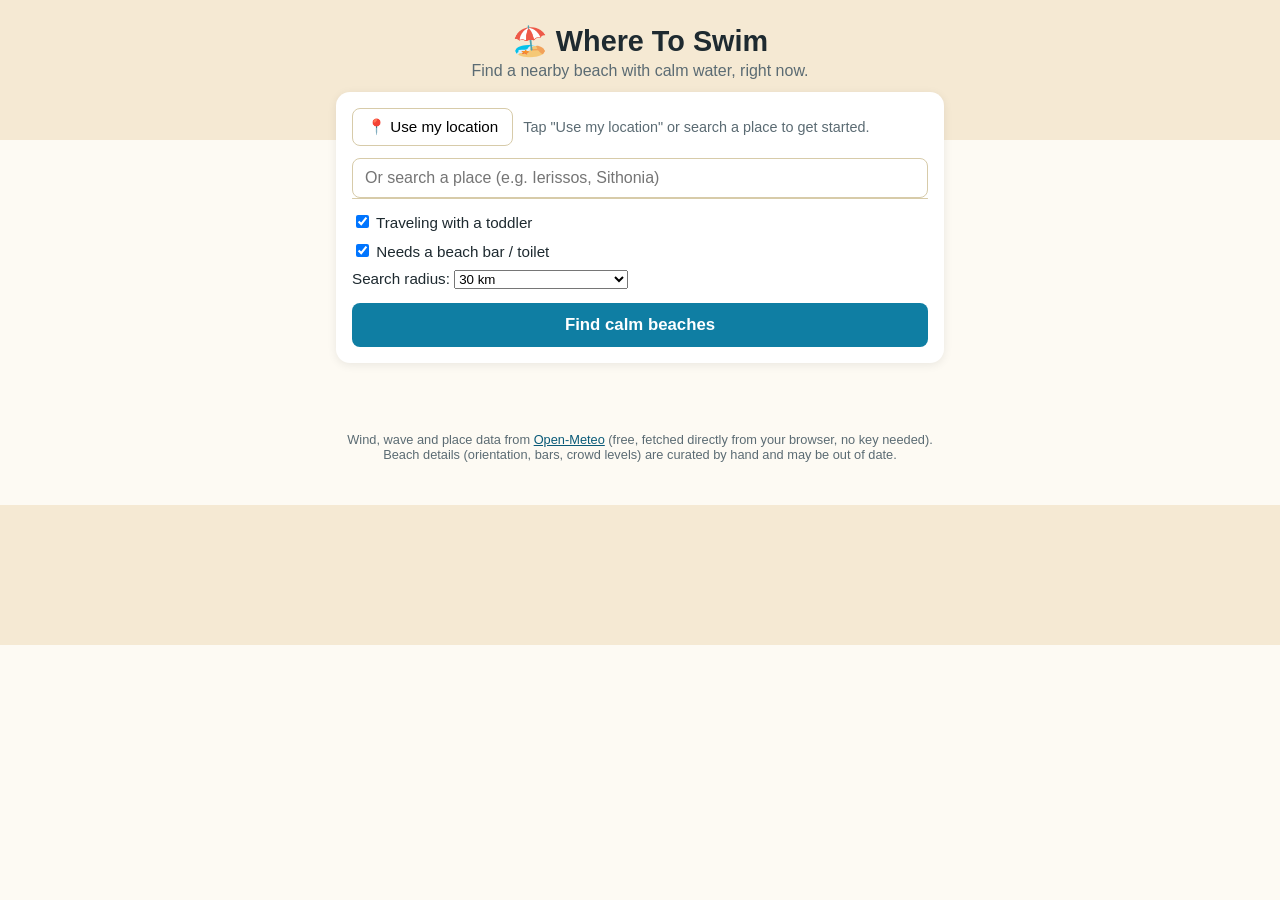
==== site/index.html @ 87f93049 "Add static site version for free CDN hosting on phone Fully client-side port of the app (no Flask ba" ====
<!DOCTYPE html>
<html lang="en">
<head>
  <meta charset="UTF-8" />
  <meta name="viewport" content="width=device-width, initial-scale=1.0" />
  <title>Where To Swim</title>
  <link rel="stylesheet" href="style.css" />
</head>
<body>
  <header>
    <h1>🏖️ Where To Swim</h1>
    <p class="subtitle">Find a nearby beach with calm water, right now.</p>
  </header>

  <main>
    <section class="controls card">
      <div class="location-row">
        <button id="use-location-btn" type="button">📍 Use my location</button>
        <span id="location-status"></span>
      </div>

      <div class="search-row">
        <input id="place-input" type="text" placeholder="Or search a place (e.g. Ierissos, Sithonia)" autocomplete="off" />
        <div id="place-results" class="place-results"></div>
      </div>

      <div class="options-row">
        <label><input type="checkbox" id="toddler-check" checked /> Traveling with a toddler</label>
        <label><input type="checkbox" id="bar-check" checked /> Needs a beach bar / toilet</label>
        <label>
          Search radius:
          <select id="radius-select">
            <option value="15">15 km</option>
            <option value="30" selected>30 km</option>
            <option value="60">60 km</option>
            <option value="120">120 km (whole peninsula)</option>
          </select>
        </label>
      </div>

      <button id="find-btn" type="button" class="primary">Find calm beaches</button>
    </section>

    <section id="results"></section>
  </main>

  <footer>
    <p>Wind, wave and place data from <a href="https://open-meteo.com/" target="_blank" rel="noopener">Open-Meteo</a> (free, fetched directly from your browser, no key needed). Beach details (orientation, bars, crowd levels) are curated by hand and may be out of date.</p>
  </footer>

  <script src="app.js"></script>
</body>
</html>
---- site/style.css ----
:root {
  --sea: #0f7ea3;
  --sea-dark: #0a5a78;
  --sand: #f5e9d3;
  --sand-dark: #e4d2a8;
  --text: #1e2a30;
  --muted: #5b6b73;
  --card-bg: #ffffff;
  --good: #1c8a55;
  --warn: #c67e00;
  --bad: #c0392b;
}

* {
  box-sizing: border-box;
}

body {
  margin: 0;
  font-family: -apple-system, BlinkMacSystemFont, "Segoe UI", Roboto, Helvetica, Arial, sans-serif;
  background: linear-gradient(180deg, var(--sand) 0%, var(--sand) 140px, #fdfaf3 140px);
  color: var(--text);
}

header {
  padding: 24px 16px 12px;
  text-align: center;
}

header h1 {
  margin: 0;
  font-size: 1.8rem;
}

.subtitle {
  margin: 4px 0 0;
  color: var(--muted);
}

main {
  max-width: 640px;
  margin: 0 auto;
  padding: 0 16px 40px;
}

.card {
  background: var(--card-bg);
  border-radius: 14px;
  padding: 16px;
  box-shadow: 0 2px 10px rgba(0, 0, 0, 0.08);
  margin-bottom: 16px;
}

.location-row {
  display: flex;
  align-items: center;
  gap: 10px;
  margin-bottom: 12px;
  flex-wrap: wrap;
}

#location-status {
  color: var(--muted);
  font-size: 0.9rem;
}

.search-row {
  position: relative;
  margin-bottom: 14px;
}

#place-input {
  width: 100%;
  padding: 10px 12px;
  border: 1px solid #d7cba9;
  border-radius: 8px;
  font-size: 1rem;
}

.place-results {
  position: absolute;
  top: 100%;
  left: 0;
  right: 0;
  background: white;
  border: 1px solid #d7cba9;
  border-top: none;
  border-radius: 0 0 8px 8px;
  z-index: 5;
  max-height: 220px;
  overflow-y: auto;
}

.place-results div {
  padding: 8px 12px;
  cursor: pointer;
}

.place-results div:hover {
  background: var(--sand);
}

.options-row {
  display: flex;
  flex-direction: column;
  gap: 10px;
  margin-bottom: 14px;
  font-size: 0.95rem;
}

button {
  font-family: inherit;
  font-size: 0.95rem;
  border: 1px solid #d7cba9;
  background: white;
  border-radius: 8px;
  padding: 9px 14px;
  cursor: pointer;
}

button.primary {
  background: var(--sea);
  color: white;
  border: none;
  width: 100%;
  padding: 12px 14px;
  font-size: 1.05rem;
  font-weight: 600;
}

button.primary:disabled {
  opacity: 0.6;
  cursor: default;
}

#results {
  display: flex;
  flex-direction: column;
  gap: 12px;
}

.beach-card {
  background: var(--card-bg);
  border-radius: 14px;
  padding: 16px;
  box-shadow: 0 2px 10px rgba(0, 0, 0, 0.08);
  border-left: 6px solid var(--sea);
}

.beach-card.rank-1 {
  border-left-color: var(--good);
}

.beach-card-header {
  display: flex;
  justify-content: space-between;
  align-items: baseline;
  gap: 8px;
}

.beach-card-header h3 {
  margin: 0 0 2px;
}

.beach-area {
  color: var(--muted);
  font-size: 0.85rem;
  margin: 0 0 8px;
}

.badges {
  display: flex;
  flex-wrap: wrap;
  gap: 6px;
  margin: 8px 0;
}

.badge {
  font-size: 0.78rem;
  padding: 3px 9px;
  border-radius: 999px;
  background: var(--sand);
  color: var(--text);
}

.badge.good {
  background: #e3f5ea;
  color: var(--good);
}

.badge.warn {
  background: #fdf1dc;
  color: var(--warn);
}

.badge.bad {
  background: #fbe7e4;
  color: var(--bad);
}

.reasons {
  margin: 8px 0 10px;
  padding-left: 18px;
  font-size: 0.9rem;
  color: var(--text);
}

.beach-notes {
  font-size: 0.88rem;
  color: var(--muted);
  margin: 6px 0 10px;
}

.maps-link {
  display: inline-block;
  font-size: 0.9rem;
  color: var(--sea-dark);
  text-decoration: none;
  font-weight: 600;
}

.status-msg {
  text-align: center;
  color: var(--muted);
  padding: 20px;
}

footer {
  max-width: 640px;
  margin: 0 auto;
  padding: 0 16px 30px;
  color: var(--muted);
  font-size: 0.8rem;
  text-align: center;
}

footer a {
  color: var(--sea-dark);
}
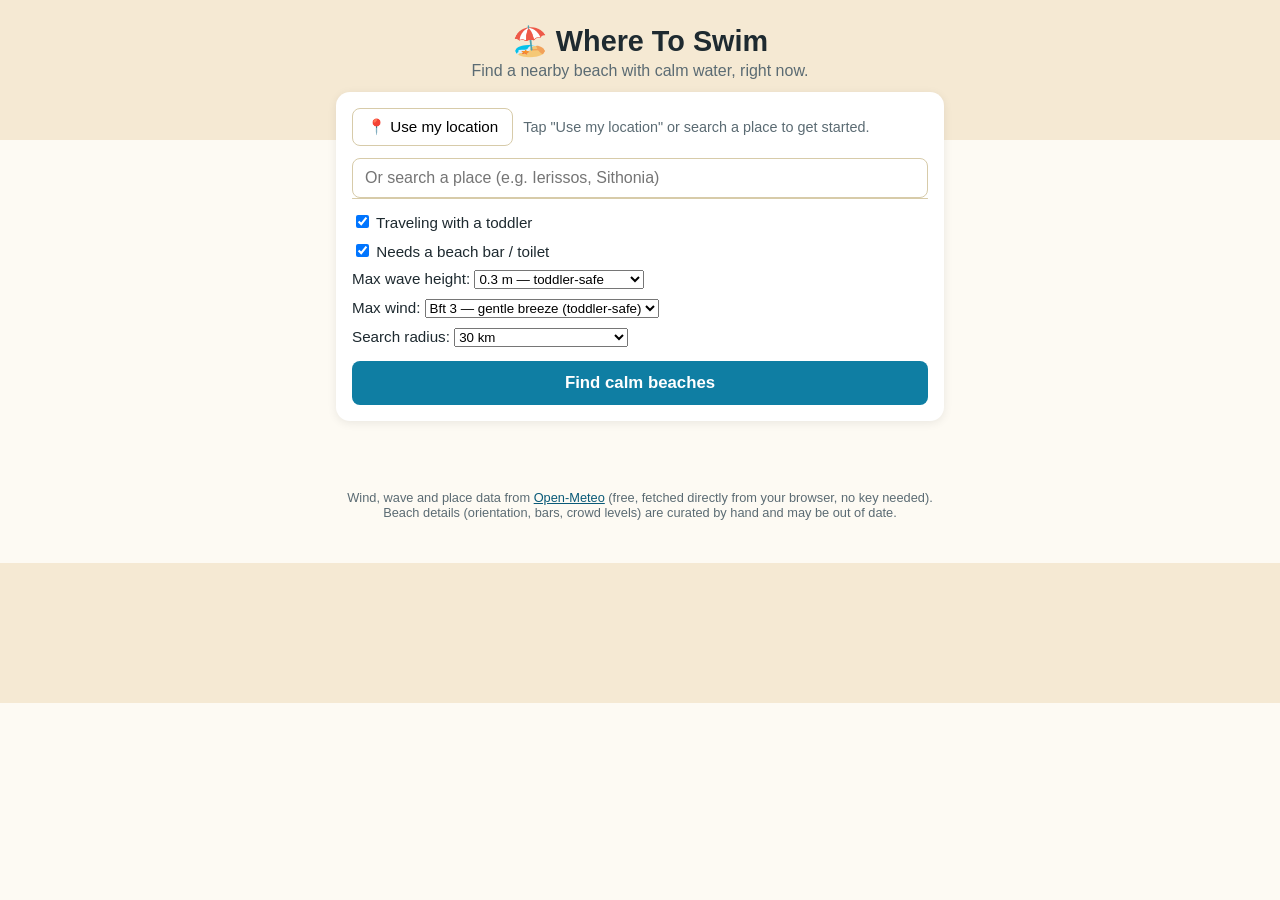
==== commit 7b3020fd: "Add user-defined wave/wind comfort limits with Beaufort scale Replace the soft calmness-score badges" ====
--- a/site/index.html
+++ b/site/index.html
@@ -28,6 +28,26 @@
         <label><input type="checkbox" id="toddler-check" checked /> Traveling with a toddler</label>
         <label><input type="checkbox" id="bar-check" checked /> Needs a beach bar / toilet</label>
         <label>
+          Max wave height:
+          <select id="max-wave-select">
+            <option value="0.2">0.2 m &mdash; glassy calm</option>
+            <option value="0.3" selected>0.3 m &mdash; toddler-safe</option>
+            <option value="0.5">0.5 m &mdash; light chop OK</option>
+            <option value="1.0">1.0 m &mdash; don't filter much</option>
+          </select>
+        </label>
+        <label>
+          Max wind:
+          <select id="max-wind-select">
+            <option value="1">Bft 1 &mdash; light air</option>
+            <option value="2">Bft 2 &mdash; light breeze</option>
+            <option value="3" selected>Bft 3 &mdash; gentle breeze (toddler-safe)</option>
+            <option value="4">Bft 4 &mdash; moderate breeze</option>
+            <option value="5">Bft 5 &mdash; fresh breeze</option>
+            <option value="6">Bft 6 &mdash; strong breeze</option>
+          </select>
+        </label>
+        <label>
           Search radius:
           <select id="radius-select">
             <option value="15">15 km</option>
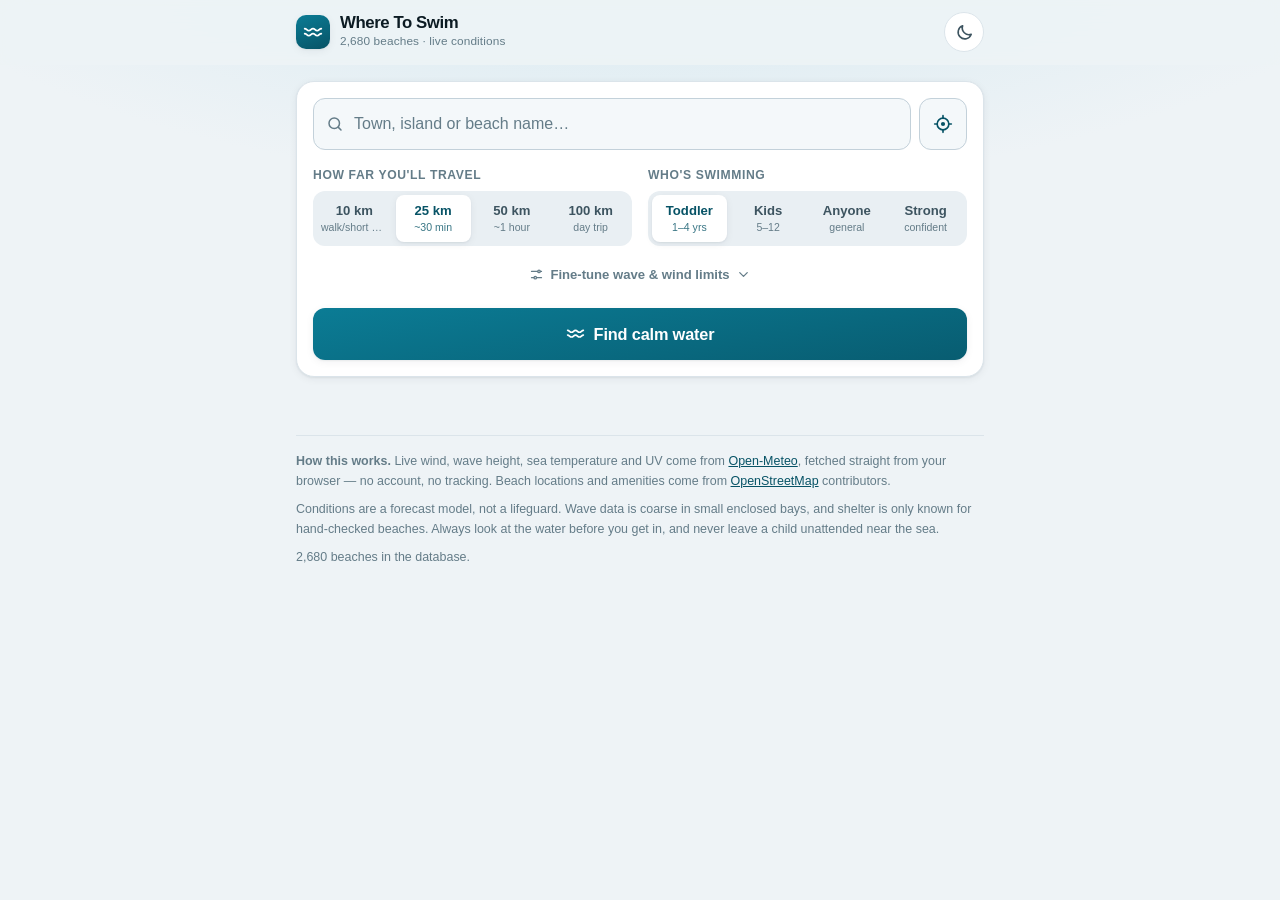
==== commit 70b8db5b: "Rebuild the app: modern UI, sea temperature, UV, timing and offline support The interface is rewritt" ====
--- a/site/index.html
+++ b/site/index.html
@@ -2,72 +2,181 @@
 <html lang="en">
 <head>
   <meta charset="UTF-8" />
-  <meta name="viewport" content="width=device-width, initial-scale=1.0" />
-  <title>Where To Swim</title>
+  <meta name="viewport" content="width=device-width, initial-scale=1, viewport-fit=cover" />
+  <meta name="theme-color" content="#eef3f6" media="(prefers-color-scheme: light)" />
+  <meta name="theme-color" content="#08131a" media="(prefers-color-scheme: dark)" />
+  <meta name="description" content="Find a calm, safe place to swim anywhere in Greece — live wind, waves, sea temperature and UV for 2,600+ beaches." />
+  <meta name="apple-mobile-web-app-capable" content="yes" />
+  <meta name="apple-mobile-web-app-title" content="Where To Swim" />
+  <title>Where To Swim — Greece</title>
+  <link rel="manifest" href="manifest.webmanifest" />
+  <link rel="icon" href="icon.svg" type="image/svg+xml" />
+  <link rel="apple-touch-icon" href="icon.svg" />
   <link rel="stylesheet" href="style.css" />
 </head>
 <body>
-  <header>
-    <h1>🏖️ Where To Swim</h1>
-    <p class="subtitle">Find a nearby beach with calm water, right now.</p>
-  </header>
 
-  <main>
-    <section class="controls card">
-      <div class="location-row">
-        <button id="use-location-btn" type="button">📍 Use my location</button>
-        <span id="location-status"></span>
+<!-- Icon sprite -->
+<svg width="0" height="0" style="position:absolute" aria-hidden="true">
+  <defs>
+    <symbol id="i-wave" viewBox="0 0 24 24" fill="none" stroke="currentColor" stroke-width="2" stroke-linecap="round" stroke-linejoin="round">
+      <path d="M2 8c2.5 0 2.5 2.5 5 2.5S9.5 8 12 8s2.5 2.5 5 2.5S19.5 8 22 8"/>
+      <path d="M2 14c2.5 0 2.5 2.5 5 2.5s2.5-2.5 5-2.5 2.5 2.5 5 2.5 2.5-2.5 5-2.5"/>
+    </symbol>
+    <symbol id="i-pin" viewBox="0 0 24 24" fill="none" stroke="currentColor" stroke-width="2" stroke-linecap="round" stroke-linejoin="round">
+      <path d="M20 10c0 6-8 12-8 12s-8-6-8-12a8 8 0 0 1 16 0Z"/><circle cx="12" cy="10" r="3"/>
+    </symbol>
+    <symbol id="i-crosshair" viewBox="0 0 24 24" fill="none" stroke="currentColor" stroke-width="2" stroke-linecap="round" stroke-linejoin="round">
+      <circle cx="12" cy="12" r="7"/><path d="M12 2v3M12 19v3M22 12h-3M5 12H2"/><circle cx="12" cy="12" r="2.5" fill="currentColor" stroke="none"/>
+    </symbol>
+    <symbol id="i-search" viewBox="0 0 24 24" fill="none" stroke="currentColor" stroke-width="2" stroke-linecap="round" stroke-linejoin="round">
+      <circle cx="11" cy="11" r="7"/><path d="m20 20-3.5-3.5"/>
+    </symbol>
+    <symbol id="i-heart" viewBox="0 0 24 24" fill="none" stroke="currentColor" stroke-width="2" stroke-linecap="round" stroke-linejoin="round">
+      <path d="M12 20.5S3.5 15 3.5 9.2A4.7 4.7 0 0 1 12 6.4a4.7 4.7 0 0 1 8.5 2.8c0 5.8-8.5 11.3-8.5 11.3Z"/>
+    </symbol>
+    <symbol id="i-check" viewBox="0 0 24 24" fill="none" stroke="currentColor" stroke-width="2.5" stroke-linecap="round" stroke-linejoin="round">
+      <path d="m4 12.5 5.5 5.5L20 6.5"/>
+    </symbol>
+    <symbol id="i-alert" viewBox="0 0 24 24" fill="none" stroke="currentColor" stroke-width="2" stroke-linecap="round" stroke-linejoin="round">
+      <path d="M12 3 1.8 20.5h20.4L12 3Z"/><path d="M12 9.5v5M12 17.6v.1"/>
+    </symbol>
+    <symbol id="i-clock" viewBox="0 0 24 24" fill="none" stroke="currentColor" stroke-width="2" stroke-linecap="round" stroke-linejoin="round">
+      <circle cx="12" cy="12" r="9"/><path d="M12 6.5V12l3.5 2.2"/>
+    </symbol>
+    <symbol id="i-sun" viewBox="0 0 24 24" fill="none" stroke="currentColor" stroke-width="2" stroke-linecap="round" stroke-linejoin="round">
+      <circle cx="12" cy="12" r="4.2"/><path d="M12 1.8v2.4M12 19.8v2.4M4.6 4.6l1.7 1.7M17.7 17.7l1.7 1.7M1.8 12h2.4M19.8 12h2.4M4.6 19.4l1.7-1.7M17.7 6.3l1.7-1.7"/>
+    </symbol>
+    <symbol id="i-moon" viewBox="0 0 24 24" fill="none" stroke="currentColor" stroke-width="2" stroke-linecap="round" stroke-linejoin="round">
+      <path d="M20.5 14.3A8.5 8.5 0 0 1 9.7 3.5a8.5 8.5 0 1 0 10.8 10.8Z"/>
+    </symbol>
+    <symbol id="i-wind" viewBox="0 0 24 24" fill="none" stroke="currentColor" stroke-width="2" stroke-linecap="round" stroke-linejoin="round">
+      <path d="M3 8h11a3 3 0 1 0-3-3M3 16h15a3 3 0 1 1-3 3M3 12h8"/>
+    </symbol>
+    <symbol id="i-thermo" viewBox="0 0 24 24" fill="none" stroke="currentColor" stroke-width="2" stroke-linecap="round" stroke-linejoin="round">
+      <path d="M13.5 14.2V4.5a2.5 2.5 0 0 0-5 0v9.7a4.5 4.5 0 1 0 5 0Z"/>
+    </symbol>
+    <symbol id="i-chevron" viewBox="0 0 24 24" fill="none" stroke="currentColor" stroke-width="2" stroke-linecap="round" stroke-linejoin="round">
+      <path d="m6 9 6 6 6-6"/>
+    </symbol>
+    <symbol id="i-close" viewBox="0 0 24 24" fill="none" stroke="currentColor" stroke-width="2" stroke-linecap="round" stroke-linejoin="round">
+      <path d="M6 6l12 12M18 6 6 18"/>
+    </symbol>
+    <symbol id="i-route" viewBox="0 0 24 24" fill="none" stroke="currentColor" stroke-width="2" stroke-linecap="round" stroke-linejoin="round">
+      <path d="M3 21 21 3M21 3v7M21 3h-7"/>
+    </symbol>
+    <symbol id="i-share" viewBox="0 0 24 24" fill="none" stroke="currentColor" stroke-width="2" stroke-linecap="round" stroke-linejoin="round">
+      <path d="M12 3v13M12 3 7.5 7.5M12 3l4.5 4.5"/><path d="M5 14v5.5a1.5 1.5 0 0 0 1.5 1.5h11a1.5 1.5 0 0 0 1.5-1.5V14"/>
+    </symbol>
+    <symbol id="i-umbrella" viewBox="0 0 24 24" fill="none" stroke="currentColor" stroke-width="2" stroke-linecap="round" stroke-linejoin="round">
+      <path d="M12 3a9 9 0 0 1 9 9H3a9 9 0 0 1 9-9Z"/><path d="M12 12v7a2.2 2.2 0 0 0 4.4 0"/>
+    </symbol>
+    <symbol id="i-child" viewBox="0 0 24 24" fill="none" stroke="currentColor" stroke-width="2" stroke-linecap="round" stroke-linejoin="round">
+      <circle cx="12" cy="5" r="2.6"/><path d="M12 7.6v6.9M8.5 21l3.5-6.5 3.5 6.5M7.5 11.5 12 10l4.5 1.5"/>
+    </symbol>
+    <symbol id="i-info" viewBox="0 0 24 24" fill="none" stroke="currentColor" stroke-width="2" stroke-linecap="round" stroke-linejoin="round">
+      <circle cx="12" cy="12" r="9"/><path d="M12 11v5.5M12 7.7v.1"/>
+    </symbol>
+    <symbol id="i-empty" viewBox="0 0 24 24" fill="none" stroke="currentColor" stroke-width="1.6" stroke-linecap="round" stroke-linejoin="round">
+      <circle cx="11" cy="11" r="7.5"/><path d="m20.5 20.5-4-4M8 11h6"/>
+    </symbol>
+    <symbol id="i-sliders" viewBox="0 0 24 24" fill="none" stroke="currentColor" stroke-width="2" stroke-linecap="round" stroke-linejoin="round">
+      <path d="M4 7h10M18 7h2M4 17h4M12 17h8"/><circle cx="16" cy="7" r="2"/><circle cx="10" cy="17" r="2"/>
+    </symbol>
+  </defs>
+</svg>
+
+<header class="appbar" id="appbar">
+  <div class="appbar-inner">
+    <div class="brand">
+      <span class="brand-mark"><svg><use href="#i-wave"/></svg></span>
+      <div>
+        <h1>Where To Swim</h1>
+        <p id="brand-sub">Greece · live sea conditions</p>
       </div>
+    </div>
+    <button class="icon-btn" id="theme-toggle" type="button" aria-label="Switch colour theme">
+      <svg id="theme-icon"><use href="#i-moon"/></svg>
+    </button>
+  </div>
+</header>
 
-      <div class="search-row">
-        <input id="place-input" type="text" placeholder="Or search a place (e.g. Ierissos, Sithonia)" autocomplete="off" />
-        <div id="place-results" class="place-results"></div>
+<main>
+  <!-- ============ Search ============ -->
+  <section class="panel" aria-labelledby="search-h">
+    <h2 class="sr-only" id="search-h">Choose where to look</h2>
+
+    <div class="search-row">
+      <div class="search-field">
+        <svg class="lead"><use href="#i-search"/></svg>
+        <input id="place-input" type="text" autocomplete="off" autocapitalize="off" spellcheck="false"
+               placeholder="Town, island or beach name…" aria-label="Search a place or beach" />
+        <div id="place-results" class="suggest" role="listbox"></div>
       </div>
+      <button class="btn-locate" id="use-location-btn" type="button" aria-label="Use my current location">
+        <svg><use href="#i-crosshair"/></svg>
+      </button>
+    </div>
 
-      <div class="options-row">
-        <label><input type="checkbox" id="toddler-check" checked /> Traveling with a toddler</label>
-        <label><input type="checkbox" id="bar-check" checked /> Needs a beach bar / toilet</label>
-        <label>
-          Max wave height:
-          <select id="max-wave-select">
-            <option value="0.2">0.2 m &mdash; glassy calm</option>
-            <option value="0.3" selected>0.3 m &mdash; toddler-safe</option>
-            <option value="0.5">0.5 m &mdash; light chop OK</option>
-            <option value="1.0">1.0 m &mdash; don't filter much</option>
-          </select>
-        </label>
-        <label>
-          Max wind:
-          <select id="max-wind-select">
-            <option value="1">Bft 1 &mdash; light air</option>
-            <option value="2">Bft 2 &mdash; light breeze</option>
-            <option value="3" selected>Bft 3 &mdash; gentle breeze (toddler-safe)</option>
-            <option value="4">Bft 4 &mdash; moderate breeze</option>
-            <option value="5">Bft 5 &mdash; fresh breeze</option>
-            <option value="6">Bft 6 &mdash; strong breeze</option>
-          </select>
-        </label>
-        <label>
-          Search radius:
-          <select id="radius-select">
-            <option value="15">15 km</option>
-            <option value="30" selected>30 km</option>
-            <option value="60">60 km</option>
-            <option value="120">120 km (whole peninsula)</option>
-          </select>
-        </label>
+    <div id="loc-chip" class="loc-chip hidden"></div>
+
+    <div class="controls">
+      <div class="control">
+        <label class="control-label" id="lbl-radius">How far you'll travel</label>
+        <div class="segmented" id="seg-radius" role="group" aria-labelledby="lbl-radius"></div>
       </div>
+      <div class="control">
+        <label class="control-label" id="lbl-profile">Who's swimming</label>
+        <div class="segmented" id="seg-profile" role="group" aria-labelledby="lbl-profile"></div>
+      </div>
+      <div class="control control-wide hidden" id="advanced-controls">
+        <label class="control-label" id="lbl-wave">Turn back if it's rougher than…</label>
+        <span class="sub-label" id="lbl-wave-sub">Wave height</span>
+        <div class="segmented" id="seg-wave" role="group" aria-labelledby="lbl-wave-sub"></div>
+        <span class="sub-label" id="lbl-wind-sub">Wind strength</span>
+        <div class="segmented" id="seg-wind" role="group" aria-labelledby="lbl-wind-sub"></div>
+      </div>
+    </div>
 
-      <button id="find-btn" type="button" class="primary">Find calm beaches</button>
-    </section>
+    <button class="more-toggle" id="more-toggle" type="button" aria-expanded="false" aria-controls="advanced-controls">
+      <svg><use href="#i-sliders"/></svg> <span>Fine-tune wave &amp; wind limits</span> <svg><use href="#i-chevron"/></svg>
+    </button>
 
-    <section id="results"></section>
-  </main>
+    <button class="btn-primary" id="find-btn" type="button">
+      <svg><use href="#i-wave"/></svg> <span>Find calm water</span>
+    </button>
+  </section>
 
-  <footer>
-    <p>Wind, wave and place data from <a href="https://open-meteo.com/" target="_blank" rel="noopener">Open-Meteo</a> (free, fetched directly from your browser, no key needed). Beach details (orientation, bars, crowd levels) are curated by hand and may be out of date.</p>
-  </footer>
+  <!-- ============ Area conditions ============ -->
+  <section class="panel hidden" id="area-panel" aria-labelledby="area-h"></section>
 
-  <script src="app.js"></script>
+  <!-- ============ Toolbar ============ -->
+  <div class="toolbar hidden" id="toolbar">
+    <div class="chips-wrap"><div class="chips" id="filter-chips"></div></div>
+    <div class="result-meta" id="result-meta"></div>
+  </div>
+
+  <!-- ============ Results ============ -->
+  <section id="results" aria-live="polite"></section>
+</main>
+
+<footer>
+  <div class="foot-card">
+    <p><strong>How this works.</strong> Live wind, wave height, sea temperature and UV come from
+      <a href="https://open-meteo.com/" target="_blank" rel="noopener">Open-Meteo</a>, fetched straight from your
+      browser — no account, no tracking. Beach locations and amenities come from
+      <a href="https://www.openstreetmap.org/copyright" target="_blank" rel="noopener">OpenStreetMap</a> contributors.</p>
+    <p>Conditions are a forecast model, not a lifeguard. Wave data is coarse in small enclosed bays, and
+      shelter is only known for hand-checked beaches. Always look at the water before you get in, and never
+      leave a child unattended near the sea.</p>
+    <p id="data-stamp"></p>
+  </div>
+</footer>
+
+<div class="backdrop" id="backdrop"></div>
+<aside class="sheet" id="sheet" role="dialog" aria-modal="true" aria-labelledby="sheet-title" hidden></aside>
+<div class="toast" id="toast" role="status"></div>
+
+<script src="app.js"></script>
 </body>
 </html>
--- a/site/style.css
+++ b/site/style.css
@@ -1,239 +1,1173 @@
+/* ==========================================================================
+   Where To Swim — design system
+   ========================================================================== */
+
 :root {
-  --sea: #0f7ea3;
-  --sea-dark: #0a5a78;
-  --sand: #f5e9d3;
-  --sand-dark: #e4d2a8;
-  --text: #1e2a30;
-  --muted: #5b6b73;
-  --card-bg: #ffffff;
-  --good: #1c8a55;
-  --warn: #c67e00;
-  --bad: #c0392b;
-}
-
-* {
-  box-sizing: border-box;
-}
+  color-scheme: light dark;
+
+  /* Palette — light */
+  --bg: #eef3f6;
+  --bg-grad: radial-gradient(1200px 500px at 50% -160px, #cfe6ef 0%, transparent 70%);
+  --surface: #ffffff;
+  --surface-2: #f4f8fa;
+  --surface-sunken: #e9eff3;
+  --line: #dbe4ea;
+  --line-strong: #c3d1da;
+
+  --ink: #0c1b23;
+  --ink-2: #3d5460;
+  --muted: #647c88;
+
+  --brand: #0b7c95;
+  --brand-ink: #075366;
+  --brand-tint: #e3f2f7;
+  --brand-contrast: #ffffff;
+
+  --good: #12855d;
+  --good-tint: #e2f4ec;
+  --warn: #a75d06;
+  --warn-tint: #fdefdc;
+  --bad: #b3261e;
+  --bad-tint: #fbe6e4;
+
+  --shadow-1: 0 1px 2px rgba(11, 40, 55, .06), 0 2px 8px rgba(11, 40, 55, .06);
+  --shadow-2: 0 4px 12px rgba(11, 40, 55, .10), 0 12px 32px rgba(11, 40, 55, .10);
+  --shadow-3: 0 -8px 40px rgba(11, 40, 55, .22);
+
+  /* Scale */
+  --r-sm: 8px;
+  --r-md: 12px;
+  --r-lg: 18px;
+  --r-xl: 26px;
+  --r-full: 999px;
+
+  --sp-1: 4px;
+  --sp-2: 8px;
+  --sp-3: 12px;
+  --sp-4: 16px;
+  --sp-5: 22px;
+  --sp-6: 30px;
+  --sp-7: 42px;
+
+  --font: -apple-system, BlinkMacSystemFont, "Segoe UI", Roboto, "Helvetica Neue", Arial, sans-serif;
+
+  --ease: cubic-bezier(.22, .61, .36, 1);
+  --maxw: 720px;
+}
+
+@media (prefers-color-scheme: dark) {
+  :root:not([data-theme="light"]) {
+    --bg: #08131a;
+    --bg-grad: radial-gradient(1200px 500px at 50% -180px, #0d3243 0%, transparent 70%);
+    --surface: #10212b;
+    --surface-2: #162b36;
+    --surface-sunken: #0c1a23;
+    --line: #1e3644;
+    --line-strong: #2b4a5b;
+
+    --ink: #e9f2f6;
+    --ink-2: #b3c8d2;
+    --muted: #85a0ae;
+
+    --brand: #3bb6d4;
+    --brand-ink: #8ad8ec;
+    --brand-tint: #10323f;
+    --brand-contrast: #04222c;
+
+    --good: #4dd39b;
+    --good-tint: #11332a;
+    --warn: #f0b45f;
+    --warn-tint: #33260f;
+    --bad: #f4796d;
+    --bad-tint: #35191a;
+
+    --shadow-1: 0 1px 2px rgba(0, 0, 0, .5), 0 2px 10px rgba(0, 0, 0, .35);
+    --shadow-2: 0 4px 14px rgba(0, 0, 0, .5), 0 14px 38px rgba(0, 0, 0, .45);
+    --shadow-3: 0 -8px 44px rgba(0, 0, 0, .6);
+  }
+}
+
+:root[data-theme="dark"] {
+  --bg: #08131a;
+  --bg-grad: radial-gradient(1200px 500px at 50% -180px, #0d3243 0%, transparent 70%);
+  --surface: #10212b;
+  --surface-2: #162b36;
+  --surface-sunken: #0c1a23;
+  --line: #1e3644;
+  --line-strong: #2b4a5b;
+
+  --ink: #e9f2f6;
+  --ink-2: #b3c8d2;
+  --muted: #85a0ae;
+
+  --brand: #3bb6d4;
+  --brand-ink: #8ad8ec;
+  --brand-tint: #10323f;
+  --brand-contrast: #04222c;
+
+  --good: #4dd39b;
+  --good-tint: #11332a;
+  --warn: #f0b45f;
+  --warn-tint: #33260f;
+  --bad: #f4796d;
+  --bad-tint: #35191a;
+
+  --shadow-1: 0 1px 2px rgba(0, 0, 0, .5), 0 2px 10px rgba(0, 0, 0, .35);
+  --shadow-2: 0 4px 14px rgba(0, 0, 0, .5), 0 14px 38px rgba(0, 0, 0, .45);
+  --shadow-3: 0 -8px 44px rgba(0, 0, 0, .6);
+}
+
+/* --------------------------------------------------------------------------
+   Base
+   -------------------------------------------------------------------------- */
+
+* { box-sizing: border-box; }
+
+html, body { height: 100%; }
 
 body {
   margin: 0;
-  font-family: -apple-system, BlinkMacSystemFont, "Segoe UI", Roboto, Helvetica, Arial, sans-serif;
-  background: linear-gradient(180deg, var(--sand) 0%, var(--sand) 140px, #fdfaf3 140px);
-  color: var(--text);
-}
-
-header {
-  padding: 24px 16px 12px;
-  text-align: center;
-}
-
-header h1 {
+  font-family: var(--font);
+  font-size: 16px;
+  line-height: 1.5;
+  color: var(--ink);
+  background: var(--bg);
+  background-image: var(--bg-grad);
+  background-repeat: no-repeat;
+  -webkit-font-smoothing: antialiased;
+  -webkit-tap-highlight-color: transparent;
+  overflow-wrap: break-word;
+}
+
+h1, h2, h3 {
   margin: 0;
-  font-size: 1.8rem;
-}
-
-.subtitle {
-  margin: 4px 0 0;
-  color: var(--muted);
-}
+  letter-spacing: -.02em;
+  line-height: 1.2;
+  font-weight: 700;
+}
+
+a { color: var(--brand-ink); }
+
+button, input, select { font: inherit; color: inherit; }
+
+button { cursor: pointer; }
+
+.hidden { display: none !important; }
+
+.sr-only {
+  position: absolute; width: 1px; height: 1px;
+  padding: 0; margin: -1px; overflow: hidden;
+  clip: rect(0 0 0 0); white-space: nowrap; border: 0;
+}
+
+.num { font-variant-numeric: tabular-nums; }
+
+/* --------------------------------------------------------------------------
+   App bar
+   -------------------------------------------------------------------------- */
+
+.appbar {
+  position: sticky;
+  top: 0;
+  z-index: 40;
+  backdrop-filter: saturate(160%) blur(14px);
+  -webkit-backdrop-filter: saturate(160%) blur(14px);
+  background: color-mix(in srgb, var(--bg) 90%, transparent);
+  border-bottom: 1px solid transparent;
+  transition: border-color .2s var(--ease), background .2s var(--ease);
+  padding-top: env(safe-area-inset-top);
+}
+
+.appbar.is-stuck {
+  border-bottom-color: var(--line);
+  background: var(--bg);
+}
+
+.appbar-inner {
+  max-width: var(--maxw);
+  margin: 0 auto;
+  padding: var(--sp-3) var(--sp-4);
+  display: flex;
+  align-items: center;
+  gap: var(--sp-3);
+}
+
+.brand {
+  display: flex;
+  align-items: center;
+  gap: 10px;
+  min-width: 0;
+  flex: 1;
+}
+
+.brand-mark {
+  width: 34px;
+  height: 34px;
+  flex: none;
+  border-radius: 10px;
+  display: grid;
+  place-items: center;
+  background: linear-gradient(160deg, var(--brand) 0%, var(--brand-ink) 100%);
+  color: #fff;
+  box-shadow: var(--shadow-1);
+}
+
+.brand-mark svg { width: 20px; height: 20px; display: block; }
+
+.brand h1 {
+  font-size: 1.05rem;
+  letter-spacing: -.025em;
+}
+
+.brand p {
+  margin: 0;
+  font-size: .74rem;
+  color: var(--muted);
+  letter-spacing: .01em;
+}
+
+.icon-btn {
+  flex: none;
+  width: 40px;
+  height: 40px;
+  display: grid;
+  place-items: center;
+  border-radius: var(--r-full);
+  border: 1px solid var(--line);
+  background: var(--surface);
+  color: var(--ink-2);
+  transition: background .15s var(--ease), border-color .15s var(--ease), transform .1s var(--ease);
+}
+
+.icon-btn:hover { background: var(--surface-2); border-color: var(--line-strong); }
+.icon-btn:active { transform: scale(.94); }
+.icon-btn svg { width: 19px; height: 19px; }
+
+/* --------------------------------------------------------------------------
+   Layout
+   -------------------------------------------------------------------------- */
 
 main {
-  max-width: 640px;
+  max-width: var(--maxw);
   margin: 0 auto;
-  padding: 0 16px 40px;
-}
-
-.card {
-  background: var(--card-bg);
-  border-radius: 14px;
-  padding: 16px;
-  box-shadow: 0 2px 10px rgba(0, 0, 0, 0.08);
-  margin-bottom: 16px;
-}
-
-.location-row {
-  display: flex;
-  align-items: center;
-  gap: 10px;
-  margin-bottom: 12px;
-  flex-wrap: wrap;
-}
-
-#location-status {
-  color: var(--muted);
-  font-size: 0.9rem;
-}
+  padding: var(--sp-4) var(--sp-4) var(--sp-7);
+}
+
+.panel {
+  background: var(--surface);
+  border: 1px solid var(--line);
+  border-radius: var(--r-lg);
+  box-shadow: var(--shadow-1);
+  padding: var(--sp-4);
+  margin-bottom: var(--sp-4);
+}
+
+.panel-title {
+  font-size: .74rem;
+  text-transform: uppercase;
+  letter-spacing: .09em;
+  font-weight: 700;
+  color: var(--muted);
+  margin: 0 0 var(--sp-3);
+}
+
+/* --------------------------------------------------------------------------
+   Search
+   -------------------------------------------------------------------------- */
 
 .search-row {
+  display: flex;
+  gap: var(--sp-2);
+  align-items: stretch;
+}
+
+.search-field {
   position: relative;
-  margin-bottom: 14px;
+  flex: 1;
+  min-width: 0;
+}
+
+.search-field > svg.lead {
+  position: absolute;
+  left: 13px;
+  top: 50%;
+  transform: translateY(-50%);
+  width: 18px;
+  height: 18px;
+  color: var(--muted);
+  pointer-events: none;
 }
 
 #place-input {
   width: 100%;
-  padding: 10px 12px;
-  border: 1px solid #d7cba9;
-  border-radius: 8px;
+  padding: 13px 14px 13px 40px;
+  border: 1px solid var(--line-strong);
+  border-radius: var(--r-md);
+  background: var(--surface-2);
   font-size: 1rem;
-}
-
-.place-results {
+  transition: border-color .15s var(--ease), box-shadow .15s var(--ease), background .15s var(--ease);
+}
+
+#place-input::placeholder { color: var(--muted); }
+
+#place-input:focus {
+  outline: none;
+  background: var(--surface);
+  border-color: var(--brand);
+  box-shadow: 0 0 0 3px color-mix(in srgb, var(--brand) 18%, transparent);
+}
+
+.btn-locate {
+  flex: none;
+  width: 48px;
+  border-radius: var(--r-md);
+  border: 1px solid var(--line-strong);
+  background: var(--surface-2);
+  color: var(--brand-ink);
+  display: grid;
+  place-items: center;
+  transition: background .15s var(--ease), transform .1s var(--ease);
+}
+
+.btn-locate:hover { background: var(--brand-tint); }
+.btn-locate:active { transform: scale(.95); }
+.btn-locate svg { width: 20px; height: 20px; }
+.btn-locate.is-busy { opacity: .55; }
+
+/* Suggestions */
+.suggest {
   position: absolute;
-  top: 100%;
+  top: calc(100% + 6px);
   left: 0;
   right: 0;
-  background: white;
-  border: 1px solid #d7cba9;
-  border-top: none;
-  border-radius: 0 0 8px 8px;
-  z-index: 5;
-  max-height: 220px;
+  z-index: 30;
+  background: var(--surface);
+  border: 1px solid var(--line);
+  border-radius: var(--r-md);
+  box-shadow: var(--shadow-2);
+  overflow: hidden;
+  max-height: 320px;
   overflow-y: auto;
 }
 
-.place-results div {
-  padding: 8px 12px;
+.suggest:empty { display: none; }
+
+.suggest-group {
+  padding: 8px 14px 4px;
+  font-size: .68rem;
+  font-weight: 700;
+  letter-spacing: .09em;
+  text-transform: uppercase;
+  color: var(--muted);
+  background: var(--surface-2);
+  border-bottom: 1px solid var(--line);
+}
+
+.suggest-item {
+  display: flex;
+  align-items: center;
+  gap: 11px;
+  padding: 11px 14px;
   cursor: pointer;
-}
-
-.place-results div:hover {
-  background: var(--sand);
-}
-
-.options-row {
+  border-bottom: 1px solid var(--line);
+}
+
+.suggest-item:last-child { border-bottom: none; }
+.suggest-item:hover, .suggest-item.is-active { background: var(--brand-tint); }
+
+.suggest-item svg { width: 17px; height: 17px; color: var(--muted); flex: none; }
+
+.suggest-item .s-main {
+  font-size: .94rem;
+  font-weight: 600;
+  white-space: nowrap;
+  overflow: hidden;
+  text-overflow: ellipsis;
+}
+
+.suggest-item .s-sub {
+  font-size: .78rem;
+  color: var(--muted);
+  white-space: nowrap;
+  overflow: hidden;
+  text-overflow: ellipsis;
+}
+
+/* Location chip */
+.loc-chip {
+  display: flex;
+  align-items: center;
+  gap: 8px;
+  margin-top: var(--sp-3);
+  padding: 9px 12px;
+  border-radius: var(--r-md);
+  background: var(--brand-tint);
+  color: var(--brand-ink);
+  font-size: .87rem;
+  font-weight: 600;
+}
+
+.loc-chip svg { width: 16px; height: 16px; flex: none; }
+.loc-chip .coords { color: var(--muted); font-weight: 500; margin-left: auto; font-size: .8rem; }
+
+/* --------------------------------------------------------------------------
+   Segmented controls
+   -------------------------------------------------------------------------- */
+
+.controls { margin-top: var(--sp-4); display: grid; gap: var(--sp-4); }
+
+.control label.control-label {
+  display: block;
+  font-size: .76rem;
+  font-weight: 700;
+  letter-spacing: .05em;
+  text-transform: uppercase;
+  color: var(--muted);
+  margin-bottom: 7px;
+}
+
+.segmented {
+  display: grid;
+  grid-auto-flow: column;
+  grid-auto-columns: 1fr;
+  gap: 4px;
+  padding: 4px;
+  background: var(--surface-sunken);
+  border-radius: var(--r-md);
+}
+
+.segmented button {
+  border: none;
+  background: transparent;
+  border-radius: calc(var(--r-md) - 4px);
+  padding: 8px 4px;
+  font-size: .82rem;
+  font-weight: 600;
+  color: var(--ink-2);
+  line-height: 1.25;
+  min-width: 0;
+  overflow: hidden;
+  transition: background .15s var(--ease), color .15s var(--ease), box-shadow .15s var(--ease);
+}
+
+.segmented button small {
+  display: block;
+  font-size: .66rem;
+  font-weight: 500;
+  color: var(--muted);
+  margin-top: 1px;
+  white-space: nowrap;
+  overflow: hidden;
+  text-overflow: ellipsis;
+}
+
+.sub-label {
+  display: block;
+  font-size: .7rem;
+  font-weight: 700;
+  letter-spacing: .04em;
+  text-transform: uppercase;
+  color: var(--muted);
+  margin: var(--sp-3) 0 6px;
+}
+
+.segmented button[aria-pressed="true"] {
+  background: var(--surface);
+  color: var(--brand-ink);
+  box-shadow: var(--shadow-1);
+}
+
+.segmented button[aria-pressed="true"] small { color: var(--brand-ink); opacity: .8; }
+
+/* Primary button */
+.btn-primary {
+  width: 100%;
+  margin-top: var(--sp-4);
+  padding: 14px 18px;
+  border: none;
+  border-radius: var(--r-md);
+  background: linear-gradient(170deg, var(--brand) 0%, var(--brand-ink) 130%);
+  color: var(--brand-contrast);
+  font-size: 1.02rem;
+  font-weight: 700;
+  letter-spacing: -.01em;
+  box-shadow: var(--shadow-1);
+  display: flex;
+  align-items: center;
+  justify-content: center;
+  gap: 9px;
+  transition: transform .1s var(--ease), opacity .15s var(--ease), box-shadow .15s var(--ease);
+}
+
+.btn-primary:hover:not(:disabled) { box-shadow: var(--shadow-2); }
+.btn-primary:active:not(:disabled) { transform: scale(.985); }
+.btn-primary:disabled { opacity: .6; cursor: default; }
+.btn-primary svg { width: 19px; height: 19px; }
+
+.spinner {
+  width: 17px; height: 17px;
+  border: 2.5px solid color-mix(in srgb, currentColor 30%, transparent);
+  border-top-color: currentColor;
+  border-radius: 50%;
+  animation: spin .7s linear infinite;
+}
+
+@keyframes spin { to { transform: rotate(360deg); } }
+
+/* Advanced disclosure */
+.more-toggle {
+  display: flex;
+  align-items: center;
+  justify-content: center;
+  gap: 6px;
+  width: 100%;
+  margin-top: var(--sp-3);
+  padding: 7px;
+  background: transparent;
+  border: none;
+  color: var(--muted);
+  font-size: .82rem;
+  font-weight: 600;
+}
+
+.more-toggle svg { width: 15px; height: 15px; transition: transform .2s var(--ease); }
+.more-toggle[aria-expanded="true"] svg { transform: rotate(180deg); }
+
+/* --------------------------------------------------------------------------
+   Area conditions
+   -------------------------------------------------------------------------- */
+
+.area-head {
   display: flex;
   flex-direction: column;
+  gap: 3px;
+  margin-bottom: var(--sp-3);
+}
+
+.area-head h2 { font-size: 1rem; }
+.area-head .area-sub { font-size: .81rem; color: var(--muted); }
+
+@media (min-width: 560px) {
+  .area-head { flex-direction: row; align-items: baseline; justify-content: space-between; gap: var(--sp-3); }
+  .area-head .area-sub { text-align: right; flex: none; }
+}
+
+.window-callout {
+  display: flex;
+  align-items: flex-start;
+  gap: 11px;
+  padding: 12px 14px;
+  border-radius: var(--r-md);
+  background: var(--good-tint);
+  color: var(--good);
+  margin-bottom: var(--sp-4);
+}
+
+.window-callout.is-warn { background: var(--warn-tint); color: var(--warn); }
+.window-callout svg { width: 19px; height: 19px; flex: none; margin-top: 1px; }
+.window-callout strong { display: block; font-size: .93rem; }
+.window-callout span { font-size: .82rem; opacity: .92; color: var(--ink-2); }
+
+/* Wind timeline */
+.timeline {
+  display: grid;
+  grid-auto-flow: column;
+  grid-auto-columns: 1fr;
+  gap: 3px;
+  align-items: end;
+  height: 76px;
+  margin-bottom: 6px;
+}
+
+.tl-col {
+  display: flex;
+  flex-direction: column;
+  justify-content: flex-end;
+  align-items: center;
+  gap: 4px;
+  height: 100%;
+  position: relative;
+}
+
+.tl-bar {
+  width: 100%;
+  max-width: 22px;
+  border-radius: 4px 4px 2px 2px;
+  background: var(--brand);
+  opacity: .28;
+  min-height: 4px;
+  transition: opacity .2s var(--ease);
+}
+
+.tl-col.is-calm .tl-bar { background: var(--good); opacity: .9; }
+.tl-col.is-rough .tl-bar { background: var(--bad); opacity: .75; }
+.tl-col.is-now .tl-bar { outline: 2px solid var(--brand-ink); outline-offset: 1px; }
+
+.tl-axis {
+  display: grid;
+  grid-auto-flow: column;
+  grid-auto-columns: 1fr;
+  gap: 3px;
+  font-size: .62rem;
+  color: var(--muted);
+  text-align: center;
+  font-variant-numeric: tabular-nums;
+}
+
+.tl-legend {
+  display: flex;
+  gap: var(--sp-4);
+  justify-content: center;
+  margin-top: 10px;
+  font-size: .72rem;
+  color: var(--muted);
+}
+
+.tl-legend i {
+  display: inline-block;
+  width: 9px; height: 9px;
+  border-radius: 3px;
+  margin-right: 5px;
+  vertical-align: -1px;
+}
+
+.daylight {
+  display: flex;
+  align-items: center;
+  justify-content: center;
+  gap: 7px;
+  margin: var(--sp-4) 0 0;
+  padding-top: var(--sp-3);
+  border-top: 1px solid var(--line);
+  font-size: .82rem;
+  font-weight: 600;
+  color: var(--muted);
+}
+
+.daylight svg { width: 15px; height: 15px; color: var(--warn); }
+
+/* --------------------------------------------------------------------------
+   Toolbar (filters + sort)
+   -------------------------------------------------------------------------- */
+
+.toolbar {
+  position: sticky;
+  top: calc(env(safe-area-inset-top) + 58px);
+  z-index: 30;
+  margin: 0 calc(-1 * var(--sp-4)) var(--sp-4);
+  padding: var(--sp-3) var(--sp-4) var(--sp-2);
+  background: var(--bg);
+  box-shadow: 0 6px 14px -10px rgba(11, 40, 55, .5);
+}
+
+.chips {
+  display: flex;
+  gap: 7px;
+  overflow-x: auto;
+  scrollbar-width: none;
+  padding-bottom: 2px;
+}
+
+.chips::-webkit-scrollbar { display: none; }
+
+.chip {
+  flex: none;
+  display: inline-flex;
+  align-items: center;
+  gap: 6px;
+  padding: 7px 13px;
+  border-radius: var(--r-full);
+  border: 1px solid var(--line-strong);
+  background: var(--surface);
+  color: var(--ink-2);
+  font-size: .84rem;
+  font-weight: 600;
+  white-space: nowrap;
+  transition: background .15s var(--ease), color .15s var(--ease), border-color .15s var(--ease);
+}
+
+.chip svg { width: 14px; height: 14px; }
+
+.chip[aria-pressed="true"] {
+  background: var(--brand);
+  border-color: var(--brand);
+  color: var(--brand-contrast);
+}
+
+/* Fade hint so it's obvious the chip row scrolls. */
+.chips-wrap { position: relative; }
+
+.chips-wrap::after {
+  content: "";
+  position: absolute;
+  right: 0; top: 0; bottom: 0;
+  width: 28px;
+  pointer-events: none;
+  background: linear-gradient(90deg, transparent, color-mix(in srgb, var(--bg) 88%, transparent));
+}
+
+.result-meta {
+  display: flex;
+  align-items: center;
+  justify-content: space-between;
+  gap: var(--sp-3);
+  margin-top: 10px;
+  font-size: .78rem;
+  color: var(--muted);
+}
+
+.result-meta .rm-count { min-width: 0; }
+
+.sort-btn {
+  flex: none;
+  display: inline-flex;
+  align-items: center;
+  gap: 6px;
+  padding: 6px 11px;
+  border-radius: var(--r-full);
+  border: 1px solid var(--line);
+  background: var(--surface);
+  color: var(--ink-2);
+  font-size: .78rem;
+  font-weight: 650;
+  white-space: nowrap;
+}
+
+.sort-btn:hover { background: var(--surface-2); }
+.sort-btn svg { width: 13px; height: 13px; }
+
+/* --------------------------------------------------------------------------
+   Beach cards
+   -------------------------------------------------------------------------- */
+
+#results { display: flex; flex-direction: column; gap: var(--sp-3); }
+
+.beach-card {
+  position: relative;
+  background: var(--surface);
+  border: 1px solid var(--line);
+  border-radius: var(--r-lg);
+  box-shadow: var(--shadow-1);
+  padding: var(--sp-4);
+  cursor: pointer;
+  transition: transform .12s var(--ease), box-shadow .18s var(--ease), border-color .18s var(--ease);
+  animation: rise .32s var(--ease) both;
+}
+
+@keyframes rise {
+  from { opacity: 0; transform: translateY(9px); }
+  to { opacity: 1; transform: none; }
+}
+
+.beach-card:hover { box-shadow: var(--shadow-2); border-color: var(--line-strong); }
+.beach-card:active { transform: scale(.995); }
+
+.bc-top {
+  display: flex;
+  align-items: flex-start;
+  gap: var(--sp-3);
+  margin-bottom: 10px;
+}
+
+.bc-rank {
+  flex: none;
+  width: 27px; height: 27px;
+  border-radius: 9px;
+  display: grid;
+  place-items: center;
+  background: var(--surface-sunken);
+  color: var(--muted);
+  font-size: .81rem;
+  font-weight: 700;
+  font-variant-numeric: tabular-nums;
+  margin-top: 2px;
+}
+
+.beach-card.rank-1 .bc-rank { background: var(--brand); color: var(--brand-contrast); }
+
+.bc-heading { flex: 1; min-width: 0; }
+
+.bc-heading h3 {
+  font-size: 1.09rem;
+  letter-spacing: -.025em;
+}
+
+.bc-latin {
+  font-size: .8rem;
+  color: var(--muted);
+  font-style: italic;
+  margin-top: 1px;
+}
+
+.bc-place {
+  font-size: .82rem;
+  color: var(--muted);
+  margin-top: 2px;
+  display: flex;
+  align-items: center;
+  gap: 5px;
+  flex-wrap: wrap;
+}
+
+.bc-place .dot { opacity: .5; }
+
+.bc-fav {
+  flex: none;
+  width: 34px; height: 34px;
+  border-radius: var(--r-full);
+  border: none;
+  background: transparent;
+  display: grid;
+  place-items: center;
+  color: var(--muted);
+  transition: color .15s var(--ease), transform .12s var(--ease), background .15s var(--ease);
+}
+
+.bc-fav:hover { background: var(--surface-sunken); }
+.bc-fav:active { transform: scale(.85); }
+.bc-fav svg { width: 19px; height: 19px; }
+.bc-fav.is-on { color: var(--bad); }
+.bc-fav.is-on svg { fill: currentColor; }
+
+/* Verdict */
+.verdict {
+  display: flex;
+  align-items: center;
+  gap: 9px;
+  padding: 10px 12px;
+  border-radius: var(--r-md);
+  font-size: .93rem;
+  font-weight: 650;
+  line-height: 1.35;
+  margin-bottom: 12px;
+  background: var(--surface-sunken);
+  color: var(--ink-2);
+}
+
+.verdict.is-good { background: var(--good-tint); color: var(--good); }
+.verdict.is-warn { background: var(--warn-tint); color: var(--warn); }
+.verdict.is-bad  { background: var(--bad-tint);  color: var(--bad); }
+.verdict svg { width: 18px; height: 18px; flex: none; }
+
+/* Stats strip */
+.stats {
+  display: grid;
+  grid-template-columns: repeat(4, 1fr);
+  gap: 1px;
+  background: var(--line);
+  border: 1px solid var(--line);
+  border-radius: var(--r-md);
+  overflow: hidden;
+  margin-bottom: 12px;
+}
+
+.stat {
+  background: var(--surface);
+  padding: 9px 6px;
+  text-align: center;
+  min-width: 0;
+}
+
+.stat .s-label {
+  font-size: .63rem;
+  text-transform: uppercase;
+  letter-spacing: .07em;
+  color: var(--muted);
+  font-weight: 700;
+  display: block;
+  margin-bottom: 2px;
+}
+
+.stat .s-value {
+  font-size: .96rem;
+  font-weight: 700;
+  font-variant-numeric: tabular-nums;
+  letter-spacing: -.02em;
+  display: flex;
+  align-items: center;
+  justify-content: center;
+  gap: 4px;
+  line-height: 1.2;
+}
+
+.stat .s-note {
+  display: block;
+  font-size: .64rem;
+  color: var(--muted);
+  margin-top: 1px;
+  white-space: nowrap;
+  overflow: hidden;
+  text-overflow: ellipsis;
+}
+
+.stat.is-muted .s-value { color: var(--muted); font-weight: 600; }
+.stat.tone-good .s-value { color: var(--good); }
+.stat.tone-warn .s-value { color: var(--warn); }
+.stat.tone-bad  .s-value { color: var(--bad); }
+
+.wind-arrow { display: inline-block; width: 13px; height: 13px; }
+
+/* Tags */
+.tags { display: flex; flex-wrap: wrap; gap: 6px; }
+
+.tag {
+  display: inline-flex;
+  align-items: center;
+  gap: 5px;
+  font-size: .76rem;
+  font-weight: 600;
+  padding: 4px 10px;
+  border-radius: var(--r-full);
+  background: var(--surface-sunken);
+  color: var(--ink-2);
+}
+
+.tag svg { width: 12px; height: 12px; }
+.tag.good { background: var(--good-tint); color: var(--good); }
+.tag.warn { background: var(--warn-tint); color: var(--warn); }
+.tag.bad  { background: var(--bad-tint);  color: var(--bad); }
+.tag.ghost { background: transparent; border: 1px dashed var(--line-strong); color: var(--muted); }
+
+/* --------------------------------------------------------------------------
+   Skeletons / states
+   -------------------------------------------------------------------------- */
+
+.skeleton {
+  background: var(--surface);
+  border: 1px solid var(--line);
+  border-radius: var(--r-lg);
+  padding: var(--sp-4);
+}
+
+.sk-line {
+  height: 12px;
+  border-radius: 6px;
+  background: linear-gradient(90deg, var(--surface-sunken) 25%, var(--surface-2) 37%, var(--surface-sunken) 63%);
+  background-size: 400% 100%;
+  animation: shimmer 1.3s ease-in-out infinite;
+  margin-bottom: 9px;
+}
+
+@keyframes shimmer {
+  from { background-position: 100% 50%; }
+  to { background-position: 0 50%; }
+}
+
+.empty {
+  text-align: center;
+  padding: var(--sp-6) var(--sp-4);
+  color: var(--muted);
+}
+
+.empty svg { width: 42px; height: 42px; opacity: .4; margin-bottom: var(--sp-3); }
+.empty h3 { font-size: 1.02rem; color: var(--ink); margin-bottom: 5px; }
+.empty p { margin: 0 auto; max-width: 34ch; font-size: .9rem; }
+
+.notice {
+  display: flex;
   gap: 10px;
-  margin-bottom: 14px;
-  font-size: 0.95rem;
-}
-
-button {
-  font-family: inherit;
-  font-size: 0.95rem;
-  border: 1px solid #d7cba9;
-  background: white;
-  border-radius: 8px;
-  padding: 9px 14px;
-  cursor: pointer;
-}
-
-button.primary {
-  background: var(--sea);
-  color: white;
-  border: none;
-  width: 100%;
-  padding: 12px 14px;
-  font-size: 1.05rem;
+  padding: 11px 13px;
+  border-radius: var(--r-md);
+  background: var(--warn-tint);
+  color: var(--warn);
+  font-size: .85rem;
+  margin-bottom: var(--sp-3);
+}
+
+.notice svg { width: 17px; height: 17px; flex: none; margin-top: 1px; }
+
+/* --------------------------------------------------------------------------
+   Detail sheet
+   -------------------------------------------------------------------------- */
+
+.backdrop {
+  position: fixed;
+  inset: 0;
+  z-index: 60;
+  background: rgba(6, 20, 28, .5);
+  backdrop-filter: blur(3px);
+  -webkit-backdrop-filter: blur(3px);
+  opacity: 0;
+  pointer-events: none;
+  transition: opacity .25s var(--ease);
+}
+
+.backdrop.is-open { opacity: 1; pointer-events: auto; }
+
+.sheet {
+  position: fixed;
+  z-index: 70;
+  left: 0; right: 0; bottom: 0;
+  max-height: 88vh;
+  max-width: var(--maxw);
+  margin: 0 auto;
+  background: var(--surface);
+  border-radius: var(--r-xl) var(--r-xl) 0 0;
+  box-shadow: var(--shadow-3);
+  transform: translateY(102%);
+  transition: transform .32s var(--ease);
+  display: flex;
+  flex-direction: column;
+  overscroll-behavior: contain;
+}
+
+.sheet.is-open { transform: none; }
+
+.sheet-grip {
+  width: 40px; height: 4px;
+  border-radius: var(--r-full);
+  background: var(--line-strong);
+  margin: 10px auto 2px;
+  flex: none;
+}
+
+.sheet-head {
+  padding: var(--sp-3) var(--sp-4) var(--sp-3);
+  border-bottom: 1px solid var(--line);
+  display: flex;
+  align-items: flex-start;
+  gap: var(--sp-3);
+  flex: none;
+}
+
+.sheet-head h2 { font-size: 1.22rem; }
+.sheet-head .sh-sub { font-size: .84rem; color: var(--muted); margin-top: 2px; }
+
+.sheet-body {
+  padding: var(--sp-4);
+  overflow-y: auto;
+  -webkit-overflow-scrolling: touch;
+  padding-bottom: calc(var(--sp-4) + env(safe-area-inset-bottom));
+}
+
+.sheet-section { margin-bottom: var(--sp-5); }
+.sheet-section:last-child { margin-bottom: 0; }
+
+.sheet-section h3 {
+  font-size: .74rem;
+  text-transform: uppercase;
+  letter-spacing: .09em;
+  color: var(--muted);
+  margin-bottom: var(--sp-3);
+}
+
+.detail-list { margin: 0; padding: 0; list-style: none; }
+
+.detail-list li {
+  display: flex;
+  gap: 10px;
+  padding: 9px 0;
+  border-bottom: 1px solid var(--line);
+  font-size: .89rem;
+  line-height: 1.45;
+}
+
+.detail-list li:last-child { border-bottom: none; }
+.detail-list svg { width: 16px; height: 16px; flex: none; margin-top: 3px; color: var(--muted); }
+.detail-list .dl-good svg { color: var(--good); }
+.detail-list .dl-bad svg { color: var(--bad); }
+
+.prose { font-size: .89rem; color: var(--ink-2); line-height: 1.55; margin: 0; }
+.prose + .prose { margin-top: 9px; }
+.prose.small { font-size: .81rem; color: var(--muted); }
+
+.sheet-actions {
+  display: grid;
+  grid-template-columns: 1fr auto auto;
+  gap: var(--sp-2);
+  padding: var(--sp-3) var(--sp-4);
+  padding-bottom: calc(var(--sp-3) + env(safe-area-inset-bottom));
+  border-top: 1px solid var(--line);
+  background: var(--surface);
+  flex: none;
+}
+
+.btn-action {
+  display: flex;
+  align-items: center;
+  justify-content: center;
+  gap: 8px;
+  padding: 12px 16px;
+  border-radius: var(--r-md);
+  border: 1px solid var(--line-strong);
+  background: var(--surface-2);
+  font-size: .92rem;
+  font-weight: 650;
+  color: var(--ink);
+  text-decoration: none;
+  transition: background .15s var(--ease), transform .1s var(--ease);
+}
+
+.btn-action:active { transform: scale(.97); }
+.btn-action svg { width: 17px; height: 17px; }
+
+.btn-action.primary {
+  background: linear-gradient(170deg, var(--brand) 0%, var(--brand-ink) 130%);
+  border-color: transparent;
+  color: var(--brand-contrast);
+}
+
+.btn-action.icon-only { width: 48px; padding: 12px 0; }
+
+/* Toast */
+.toast {
+  position: fixed;
+  left: 50%;
+  bottom: calc(24px + env(safe-area-inset-bottom));
+  transform: translate(-50%, 20px);
+  z-index: 90;
+  background: var(--ink);
+  color: var(--bg);
+  padding: 11px 18px;
+  border-radius: var(--r-full);
+  font-size: .87rem;
   font-weight: 600;
-}
-
-button.primary:disabled {
-  opacity: 0.6;
-  cursor: default;
-}
-
-#results {
-  display: flex;
-  flex-direction: column;
-  gap: 12px;
-}
-
-.beach-card {
-  background: var(--card-bg);
-  border-radius: 14px;
-  padding: 16px;
-  box-shadow: 0 2px 10px rgba(0, 0, 0, 0.08);
-  border-left: 6px solid var(--sea);
-}
-
-.beach-card.rank-1 {
-  border-left-color: var(--good);
-}
-
-.beach-card-header {
-  display: flex;
-  justify-content: space-between;
-  align-items: baseline;
-  gap: 8px;
-}
-
-.beach-card-header h3 {
-  margin: 0 0 2px;
-}
-
-.beach-area {
-  color: var(--muted);
-  font-size: 0.85rem;
-  margin: 0 0 8px;
-}
-
-.badges {
-  display: flex;
-  flex-wrap: wrap;
-  gap: 6px;
-  margin: 8px 0;
-}
-
-.badge {
-  font-size: 0.78rem;
-  padding: 3px 9px;
-  border-radius: 999px;
-  background: var(--sand);
-  color: var(--text);
-}
-
-.badge.good {
-  background: #e3f5ea;
-  color: var(--good);
-}
-
-.badge.warn {
-  background: #fdf1dc;
-  color: var(--warn);
-}
-
-.badge.bad {
-  background: #fbe7e4;
-  color: var(--bad);
-}
-
-.reasons {
-  margin: 8px 0 10px;
-  padding-left: 18px;
-  font-size: 0.9rem;
-  color: var(--text);
-}
-
-.beach-notes {
-  font-size: 0.88rem;
-  color: var(--muted);
-  margin: 6px 0 10px;
-}
-
-.maps-link {
-  display: inline-block;
-  font-size: 0.9rem;
-  color: var(--sea-dark);
-  text-decoration: none;
-  font-weight: 600;
-}
-
-.status-msg {
-  text-align: center;
-  color: var(--muted);
-  padding: 20px;
-}
+  box-shadow: var(--shadow-2);
+  opacity: 0;
+  pointer-events: none;
+  transition: opacity .22s var(--ease), transform .22s var(--ease);
+}
+
+.toast.is-open { opacity: 1; transform: translate(-50%, 0); }
+
+/* --------------------------------------------------------------------------
+   Footer
+   -------------------------------------------------------------------------- */
 
 footer {
-  max-width: 640px;
+  max-width: var(--maxw);
   margin: 0 auto;
-  padding: 0 16px 30px;
-  color: var(--muted);
-  font-size: 0.8rem;
-  text-align: center;
-}
-
-footer a {
-  color: var(--sea-dark);
-}
+  padding: 0 var(--sp-4) calc(var(--sp-6) + env(safe-area-inset-bottom));
+  color: var(--muted);
+  font-size: .78rem;
+  line-height: 1.6;
+}
+
+footer .foot-card {
+  border-top: 1px solid var(--line);
+  padding-top: var(--sp-4);
+}
+
+footer p { margin: 0 0 8px; }
+footer a { color: var(--brand-ink); }
+
+/* --------------------------------------------------------------------------
+   Responsive
+   -------------------------------------------------------------------------- */
+
+@media (min-width: 620px) {
+  .controls { grid-template-columns: 1fr 1fr; }
+  .control.control-wide { grid-column: 1 / -1; }
+  .beach-card { padding: var(--sp-5); }
+  .sheet { border-radius: var(--r-xl); bottom: 20px; left: 20px; right: 20px; max-height: 84vh; }
+  .sheet { transform: translateY(calc(100% + 24px)); }
+  .sheet.is-open { transform: none; }
+}
+
+@media (prefers-reduced-motion: reduce) {
+  *, *::before, *::after {
+    animation-duration: .01ms !important;
+    animation-iteration-count: 1 !important;
+    transition-duration: .01ms !important;
+  }
+}
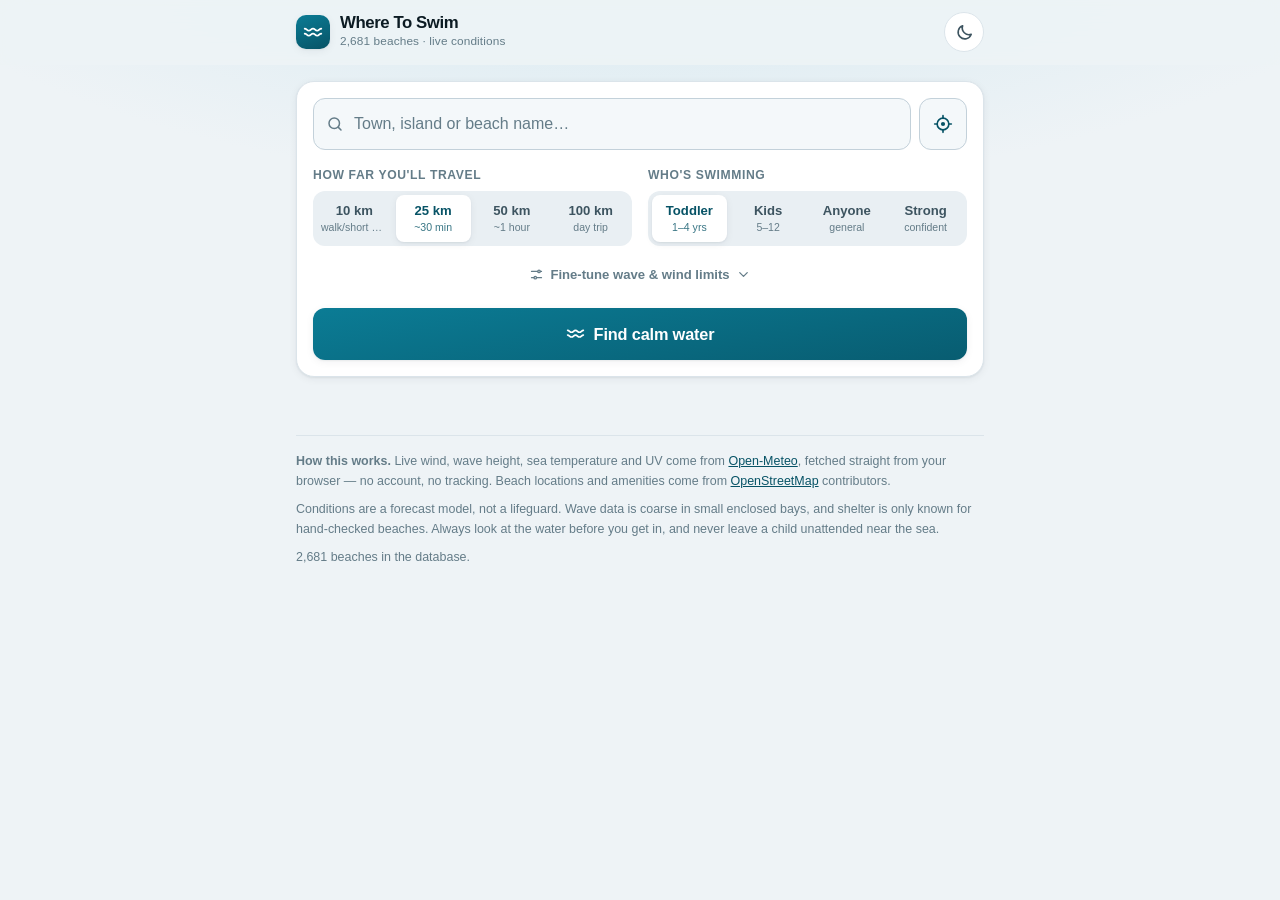
==== commit a5e0e4ca: "Surface the correction action in the sheet's pinned button bar It was only a link at the very bottom" ====
--- a/site/index.html
+++ b/site/index.html
@@ -82,6 +82,9 @@
     </symbol>
     <symbol id="i-sliders" viewBox="0 0 24 24" fill="none" stroke="currentColor" stroke-width="2" stroke-linecap="round" stroke-linejoin="round">
       <path d="M4 7h10M18 7h2M4 17h4M12 17h8"/><circle cx="16" cy="7" r="2"/><circle cx="10" cy="17" r="2"/>
+    </symbol>
+    <symbol id="i-edit" viewBox="0 0 24 24" fill="none" stroke="currentColor" stroke-width="2" stroke-linecap="round" stroke-linejoin="round">
+      <path d="M12 20h8"/><path d="M16.5 3.5a2.1 2.1 0 0 1 3 3L7.5 18.5 3 20l1.5-4.5Z"/>
     </symbol>
   </defs>
 </svg>
--- a/site/style.css
+++ b/site/style.css
@@ -976,6 +976,20 @@
 
 .notice svg { width: 17px; height: 17px; flex: none; margin-top: 1px; }
 
+.notice-action {
+  display: inline-block;
+  margin-top: 7px;
+  padding: 5px 12px;
+  border-radius: var(--r-full);
+  border: 1px solid currentColor;
+  background: transparent;
+  color: inherit;
+  font-size: .8rem;
+  font-weight: 700;
+}
+
+.notice-action:hover { background: color-mix(in srgb, currentColor 12%, transparent); }
+
 /* --------------------------------------------------------------------------
    Detail sheet
    -------------------------------------------------------------------------- */
@@ -1067,13 +1081,93 @@
 .detail-list .dl-good svg { color: var(--good); }
 .detail-list .dl-bad svg { color: var(--bad); }
 
+/* Sea temperature evolution */
+.sea-now {
+  display: flex;
+  align-items: baseline;
+  gap: 10px;
+  margin-bottom: 4px;
+}
+
+.sea-now-val {
+  font-size: 1.9rem;
+  font-weight: 700;
+  letter-spacing: -.03em;
+  font-variant-numeric: tabular-nums;
+  color: var(--ink);
+}
+
+.sea-now-word {
+  font-size: .88rem;
+  font-weight: 650;
+  padding: 3px 10px;
+  border-radius: var(--r-full);
+  background: var(--surface-sunken);
+  color: var(--ink-2);
+}
+
+.sea-now-word.tone-good { background: var(--good-tint); color: var(--good); }
+.sea-now-word.tone-warn { background: var(--warn-tint); color: var(--warn); }
+.sea-now-word.tone-bad  { background: var(--bad-tint);  color: var(--bad); }
+
+.sea-chart-wrap {
+  margin: 6px 0 2px;
+  color: var(--brand);
+  overflow-x: auto;
+}
+
+.sea-chart {
+  display: block;
+  width: 100%;
+  min-width: 260px;
+  height: auto;
+}
+
+.sea-legend {
+  margin: 0;
+  font-size: .72rem;
+  color: var(--muted);
+  text-align: center;
+}
+
+.sea-trend {
+  margin-top: 10px;
+  padding: 10px 12px;
+  border-radius: var(--r-md);
+  font-size: .86rem;
+  font-weight: 600;
+}
+
+.sea-trend.is-good { background: var(--good-tint); color: var(--good); }
+.sea-trend.is-warn { background: var(--warn-tint); color: var(--warn); }
+
 .prose { font-size: .89rem; color: var(--ink-2); line-height: 1.55; margin: 0; }
 .prose + .prose { margin-top: 9px; }
 .prose.small { font-size: .81rem; color: var(--muted); }
 
+.claim-note { font-size: .82rem; color: var(--muted); }
+.detail-list em { font-style: normal; color: var(--bad); font-size: .82rem; display: block; margin-top: 3px; }
+
+.report-link {
+  display: inline-flex;
+  align-items: center;
+  gap: 7px;
+  margin-top: var(--sp-3);
+  padding: 9px 14px;
+  border-radius: var(--r-full);
+  border: 1px dashed var(--line-strong);
+  color: var(--brand-ink);
+  text-decoration: none;
+  font-size: .84rem;
+  font-weight: 650;
+}
+
+.report-link:hover { background: var(--brand-tint); border-style: solid; }
+.report-link svg { width: 15px; height: 15px; }
+
 .sheet-actions {
   display: grid;
-  grid-template-columns: 1fr auto auto;
+  grid-template-columns: 1fr auto auto auto;
   gap: var(--sp-2);
   padding: var(--sp-3) var(--sp-4);
   padding-bottom: calc(var(--sp-3) + env(safe-area-inset-bottom));
